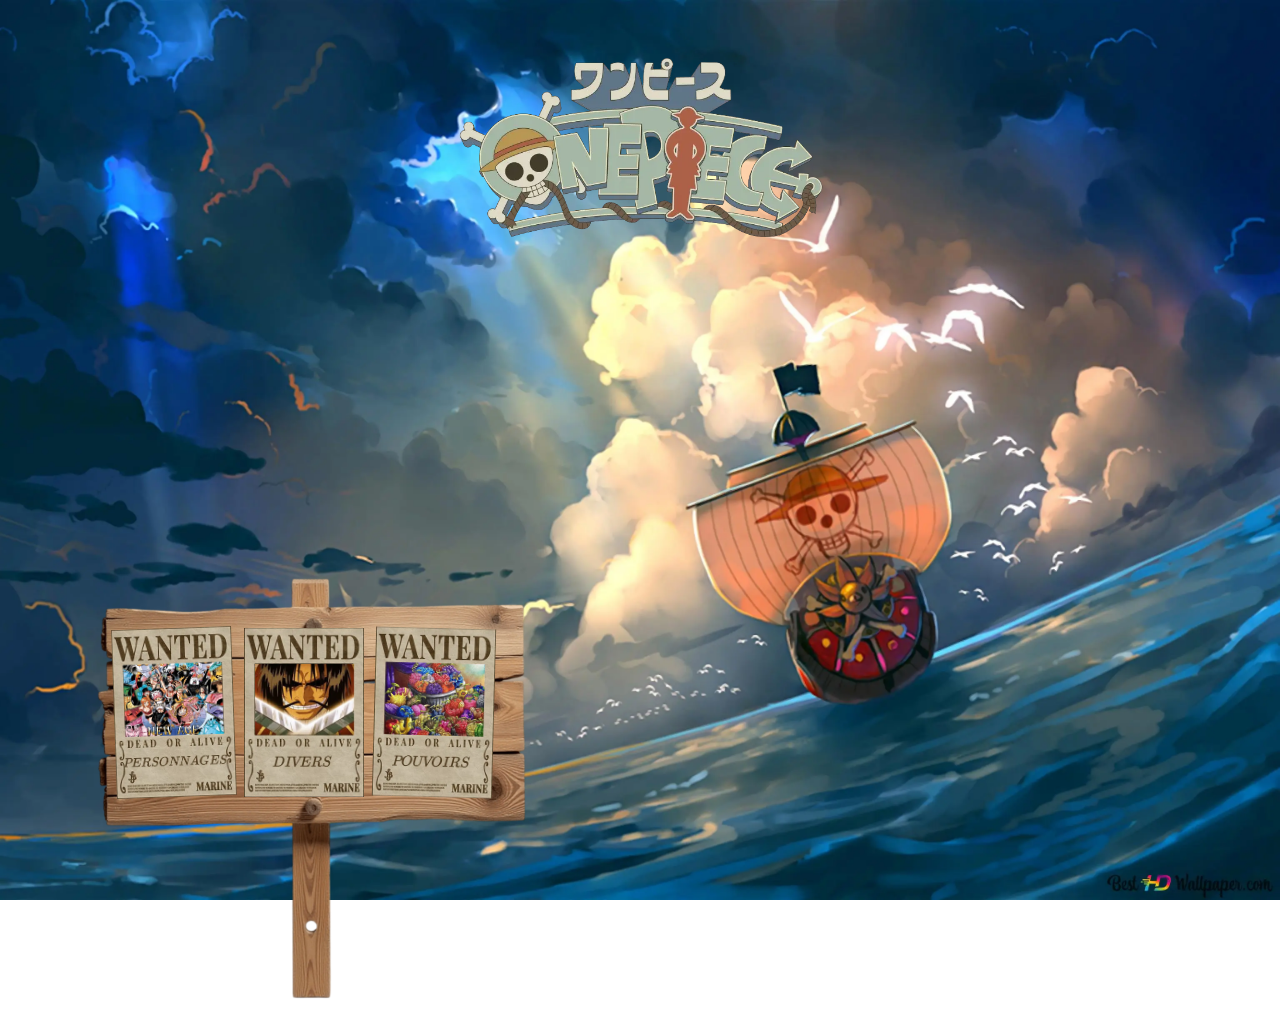
==== index.html @ 2d9487a4 "test" ====
<!DOCTYPE html>
<html lang="fr">
    <head>
        <meta charset="UTF-8">
        <meta name="viewport" content="width=device-width, initial-scale=1.0">
        <meta name="description" content="Embarquez pour l'aventure One Piece ! Choisissez votre avis de recherche et découvrez les secrets de la Marine, des Pirates et des Fruits du Démon.">
        <link rel="icon" type="image/png" href="/images/favicon.png">
        <meta http-equiv="X-Content-Type-Options" content="nosniff">
        <meta http-equiv="Content-Security-Policy" content="default-src 'self'; img-src 'self' data:; style-src 'self' 'unsafe-inline'; frame-src https://www.youtube-nocookie.com;">
        <meta name="referrer" content="strict-origin-when-cross-origin">
        <link rel="preload" href="/images/imgHome/homeBackground.webp" as="image">
        <link rel="preload" href="/images/imgHome/woodenSign.webp" as="image">
        <title>One Piece</title>
        <link rel="stylesheet" href="/css/csshome.css">
    </head>
    <body>
        <div class="header">
        <img src="/images/imgHome/logoOp.webp" id="op" alt="LogoOp">
        </div>
        <div class="woodenSign">
        <img src="/images/imgHome/woodenSign.webp" id="woodenSign" alt="woodenSign">
    
        <div class="affiches" id="affiches">
        <a href="/html/marinevspirates.html" title="Voir les personnages">
            <img id="personnages" src="/images/imgHome/characters.webp" alt="personnages">
        </a>
        <a href="/html/diverse.html" title="Voir la section divers">
            <img id="divers" src="/images/imgHome/diverse.webp" alt="divers">
        </a>
        <a href="/html/haki.html" title="Voir les pouvoirs">
            <img src="/images/imgHome/power.webp" alt="power" id="power">
        </a>
    </div>
</div>
        </body>
</html>
---- css/csshome.css ----
/* --- GLOBAL --- */
body {
    background-image: url('/images/imgHome/homeBackground.webp'); 
    background-attachment: fixed;
    background-position: center right;
    background-size: cover;
    height: 100vh;
    margin: 0;
    overflow: hidden; 
    font-family: sans-serif;
}

/* --- HEADER --- */
.header {
    text-align: center;
    margin-top: 5vh;
}

#op {
    width: 30%;
    min-width: 300px;
    max-width: 600px;
    height: auto;
}

/* ---  (Conteneur du menu) --- */
.woodenSign {
    position: absolute;
    left: 5%;
    width: 35vw; 
    min-width: 500px;
    bottom: -10vw;
}

#woodenSign {
    width: 100%;
    display: block;
}

/* --- AFFICHES (Les liens) --- */
.affiches {
    position: absolute;
    top: 20%;
    left: 50%;
    transform: translateX(-50%); 
    display: flex;
    width: 80%; 
    gap: 10px;
}

.affiches a {
    display: block;
    transition: transform 0.3s ease-in-out;
    width: 30%;
}

.affiches img {
    width: 100%; 
    height: auto; 
    display: block;
}

/* --- INTERACTIONS --- */
.affiches a:hover {
    transform: scale(1.1); 
    cursor: pointer;
    z-index: 10; /* L'élément passe au premier plan */
}

/* Rotation des affiches gauche et droite */
.affiches > a:first-child {
    transform: rotate(-2deg);
}
.affiches > a:first-child:hover {
    transform: scale(1.1) rotate(-2deg); 
}

.affiches > a:last-child {
    transform: rotate(1.5deg); 
}
.affiches > a:last-child:hover {
    transform: scale(1.1) rotate(1.5deg);
}

/* --- RESPONSIVE TABLETTE --- */
@media (max-width: 768px) {
    body {
        background-position: 85% center;
    }

    .woodenSign {
        left: 50%;
        transform: translateX(-50%);
        bottom: -30vh; 
        width: 80%;
        min-width: auto; 
    }

    .affiches {
        width: 82%;
        top: 20%;
        left: 50%;
    }
}

/* --- RESPONSIVE MOBILE --- */
@media (max-width: 480px) {
    .woodenSign {
        width: 95%;
        bottom: -20vh; 
    }

    .affiches {
        top: 20%;
        left: 50%;
        gap: 3px;
    }
}

/*Page alternative*/
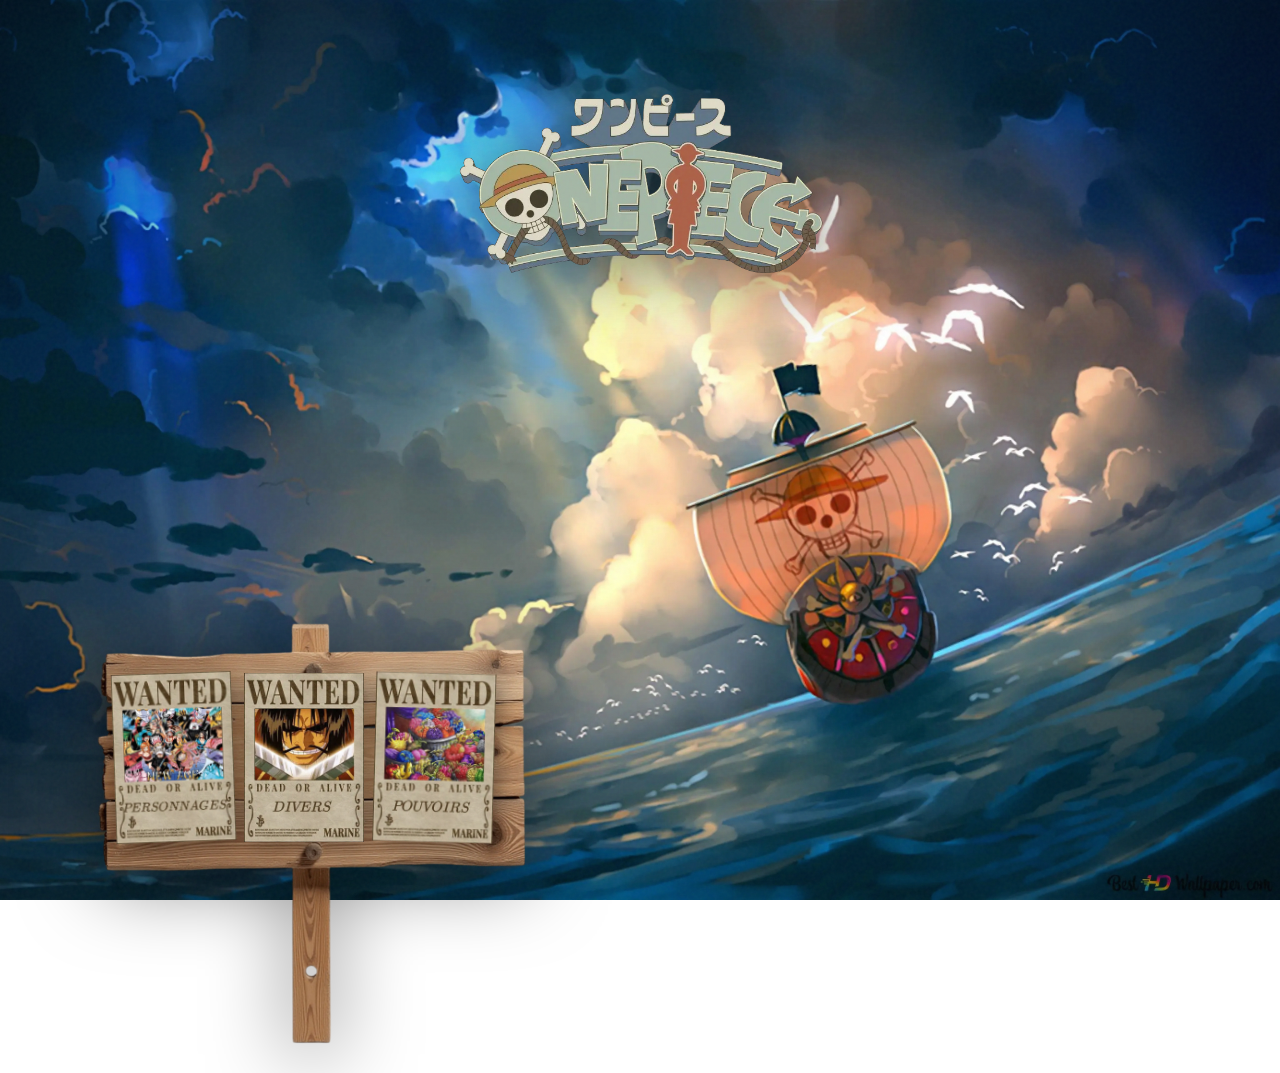
==== commit 507a0954: "Site v2" ====
--- a/index.html
+++ b/index.html
@@ -1,37 +1,42 @@
 <!DOCTYPE html>
 <html lang="fr">
-    <head>
-        <meta charset="UTF-8">
-        <meta name="viewport" content="width=device-width, initial-scale=1.0">
-        <meta name="description" content="Embarquez pour l'aventure One Piece ! Choisissez votre avis de recherche et découvrez les secrets de la Marine, des Pirates et des Fruits du Démon.">
-        <link rel="icon" type="image/png" href="/images/favicon.png">
-        <meta http-equiv="X-Content-Type-Options" content="nosniff">
-        <meta http-equiv="Content-Security-Policy" content="default-src 'self'; img-src 'self' data:; style-src 'self' 'unsafe-inline'; frame-src https://www.youtube-nocookie.com;">
-        <meta name="referrer" content="strict-origin-when-cross-origin">
-        <link rel="preload" href="/images/imgHome/homeBackground.webp" as="image">
-        <link rel="preload" href="/images/imgHome/woodenSign.webp" as="image">
-        <title>One Piece</title>
-        <link rel="stylesheet" href="/css/csshome.css">
-    </head>
-    <body>
-        <div class="header">
-        <img src="/images/imgHome/logoOp.webp" id="op" alt="LogoOp">
+<head>
+    <meta charset="UTF-8">
+    <meta name="viewport" content="width=device-width, initial-scale=1.0">
+    <meta name="description" content="Embarquez pour l'aventure One Piece ! Choisissez votre avis de recherche et découvrez les secrets de la Marine, des Pirates et des Fruits du Démon.">
+    <link rel="icon" type="image/png" href="images/favicon.png">
+    <meta name="referrer" content="strict-origin-when-cross-origin">
+    <link rel="preload" href="images/imgHome/homeBackground.webp" as="image">
+    <link rel="preload" href="images/imgHome/woodenSign.webp" as="image">
+    <title>One Piece</title>
+    <link rel="stylesheet" href="css/shared.css">
+    <link rel="stylesheet" href="css/csshome.css">
+</head>
+<body>
+    <!-- Grain overlay for texture -->
+    <div class="grain"></div>
+
+    <div class="header">
+        <img src="images/imgHome/logoOp.webp" id="op" alt="Logo One Piece">
+    </div>
+
+    <div class="woodenSign">
+        <img src="images/imgHome/woodenSign.webp" id="woodenSign" alt="Panneau en bois">
+
+        <div class="affiches" id="affiches">
+            <a href="html/marinevspirates.html" title="Voir les personnages" class="affiche-link">
+                <img id="personnages" src="images/imgHome/characters.webp" alt="Personnages">
+                <span class="affiche-label">Personnages</span>
+            </a>
+            <a href="html/diverse.html" title="Voir la section divers" class="affiche-link">
+                <img id="divers" src="images/imgHome/diverse.webp" alt="Divers">
+                <span class="affiche-label">Divers</span>
+            </a>
+            <a href="html/power.html" title="Voir les pouvoirs" class="affiche-link">
+                <img src="images/imgHome/power.webp" alt="Pouvoirs" id="power">
+                <span class="affiche-label">Pouvoirs</span>
+            </a>
         </div>
-        <div class="woodenSign">
-        <img src="/images/imgHome/woodenSign.webp" id="woodenSign" alt="woodenSign">
-    
-        <div class="affiches" id="affiches">
-        <a href="/html/marinevspirates.html" title="Voir les personnages">
-            <img id="personnages" src="/images/imgHome/characters.webp" alt="personnages">
-        </a>
-        <a href="/html/diverse.html" title="Voir la section divers">
-            <img id="divers" src="/images/imgHome/diverse.webp" alt="divers">
-        </a>
-        <a href="/html/haki.html" title="Voir les pouvoirs">
-            <img src="/images/imgHome/power.webp" alt="power" id="power">
-        </a>
     </div>
-</div>
-        </body>
+</body>
 </html>
- 
--- a/css/shared.css
+++ b/css/shared.css
@@ -0,0 +1,338 @@
+/* ============================================
+   SHARED STYLES — One Piece Site
+   ============================================ */
+
+@import url('https://fonts.googleapis.com/css2?family=Cinzel+Decorative:wght@400;700;900&family=Pirata+One&family=Crimson+Pro:ital,wght@0,300;0,400;0,600;1,300&display=swap');
+
+:root {
+  --gold: #d4a437;
+  --gold-light: #f0d078;
+  --teal: #1e5d59;
+  --teal-light: #2a958e;
+  --dark: #0a0a0a;
+  --parchment: #f5e6c8;
+  --ink: #1a1410;
+  --blood-red: #8b1a1a;
+  --ocean-deep: #0c2340;
+  --font-display: 'Pirata One', cursive;
+  --font-heading: 'Cinzel Decorative', serif;
+  --font-body: 'Crimson Pro', serif;
+}
+
+/* --- RESET --- */
+*, *::before, *::after {
+  box-sizing: border-box;
+}
+
+/* --- LOG POSE NAV (shared across all pages) --- */
+.logpose-wrapper {
+  position: fixed;
+  top: 20px;
+  right: 20px;
+  z-index: 9999;
+  display: flex;
+  align-items: center;
+  justify-content: flex-end;
+}
+
+#menu-toggle {
+  display: none;
+}
+
+.logpose-menu {
+  display: flex;
+  align-items: center;
+  gap: 20px;
+  background: linear-gradient(135deg, var(--teal), #153f3d);
+  border-radius: 50px;
+  padding: 5px 80px 5px 20px;
+  height: 60px;
+  max-width: 0;
+  opacity: 0;
+  overflow: hidden;
+  margin-right: -60px;
+  transition: all 0.5s cubic-bezier(0.34, 1.56, 0.64, 1);
+  box-sizing: border-box;
+  border: 1px solid rgba(212, 164, 55, 0.3);
+  box-shadow: 0 8px 32px rgba(0, 0, 0, 0.4);
+  backdrop-filter: blur(10px);
+}
+
+.logpose-menu a {
+  color: var(--parchment);
+  font-family: var(--font-heading);
+  font-size: 13px;
+  text-transform: uppercase;
+  white-space: nowrap;
+  letter-spacing: 2px;
+  text-decoration: none;
+  transition: color 0.3s, text-shadow 0.3s;
+}
+
+.logpose-menu a:hover {
+  color: var(--gold);
+  text-shadow: 0 0 12px rgba(212, 164, 55, 0.5);
+}
+
+.logpose-icon-btn {
+  cursor: pointer;
+  z-index: 20;
+  -webkit-tap-highlight-color: transparent;
+  position: relative;
+  border-radius: 50%;
+}
+
+.logpose-icon {
+  width: 60px;
+  height: 60px;
+  border-radius: 50%;
+  background: linear-gradient(135deg, var(--teal), #153f3d);
+  box-shadow: 0 4px 20px rgba(0, 0, 0, 0.4), inset 0 1px 0 rgba(255, 255, 255, 0.1);
+  transition: transform 0.6s cubic-bezier(0.34, 1.56, 0.64, 1);
+  display: block;
+  position: relative;
+  z-index: 21;
+  border: 1px solid rgba(212, 164, 55, 0.3);
+}
+
+@media (hover: hover) {
+  .logpose-wrapper:hover .logpose-menu {
+    max-width: 600px;
+    opacity: 1;
+  }
+  .logpose-wrapper:hover .logpose-icon-btn .logpose-icon {
+    transform: rotate(-360deg);
+  }
+}
+
+#menu-toggle:checked ~ .logpose-menu {
+  max-width: 600px;
+  opacity: 1;
+}
+
+#menu-toggle:checked ~ .logpose-icon-btn .logpose-icon {
+  transform: rotate(-360deg);
+}
+
+/* --- SOCIAL MEDIA --- */
+.socialMedia {
+  position: fixed;
+  bottom: 20px;
+  left: 20px;
+  display: flex;
+  flex-direction: column;
+  gap: 12px;
+  z-index: 1000;
+}
+
+.socialMedia a {
+  display: block;
+  transition: transform 0.3s ease, filter 0.3s ease;
+}
+
+.socialMedia img {
+  width: clamp(30px, 3vw, 45px);
+  height: auto;
+  display: block;
+  filter: drop-shadow(0 2px 4px rgba(0, 0, 0, 0.5));
+}
+
+.socialMedia a:hover {
+  transform: scale(1.15) translateY(-2px);
+}
+
+.socialMedia a:hover img {
+  filter: drop-shadow(0 4px 12px rgba(212, 164, 55, 0.4));
+}
+
+/* --- HEADER LOGO --- */
+.header {
+  text-align: center;
+  padding-top: 4vh;
+}
+
+#returnhome, #op {
+  width: clamp(200px, 25vw, 500px);
+  height: auto;
+  transition: transform 0.4s ease, filter 0.4s ease;
+  filter: drop-shadow(0 4px 20px rgba(0, 0, 0, 0.5));
+}
+
+#returnhome:hover, #op:hover {
+  transform: scale(1.03);
+  filter: drop-shadow(0 8px 30px rgba(212, 164, 55, 0.3));
+}
+
+/* --- INFO BOX (legal) --- */
+.toggle {
+  position: fixed;
+  top: 0;
+  left: 0;
+  width: 1px;
+  height: 1px;
+  opacity: 0;
+  margin: 0;
+  padding: 0;
+  border: 0;
+}
+
+.icone-info {
+  position: fixed;
+  right: 20px;
+  bottom: 20px;
+  width: 70px;
+  height: 70px;
+  border-radius: 50%;
+  cursor: pointer;
+  z-index: 1000;
+  transition: transform 0.3s ease;
+}
+
+.icone-info:hover {
+  transform: scale(1.1);
+}
+
+.icone-info .img-icone {
+  width: 100%;
+  height: 100%;
+  border-radius: 50%;
+  object-fit: cover;
+  display: block;
+  box-shadow: 0 4px 15px rgba(0, 0, 0, 0.5);
+}
+
+#info-box {
+  position: fixed;
+  right: 110px;
+  bottom: 20px;
+  max-width: 75vw;
+  max-height: 25vh;
+  padding: 16px 20px;
+  background: rgba(10, 10, 10, 0.92);
+  backdrop-filter: blur(12px);
+  color: var(--parchment);
+  border-radius: 12px;
+  border: 1px solid rgba(212, 164, 55, 0.2);
+  font-family: var(--font-body);
+  font-size: 0.85rem;
+  line-height: 1.6;
+  overflow-y: auto;
+  display: none;
+  z-index: 999;
+  scrollbar-width: none;
+}
+
+#info-box::-webkit-scrollbar {
+  width: 0;
+}
+
+#toggle-info:checked ~ .icone-info + #info-box {
+  display: block;
+}
+
+/* --- FADE IN ANIMATION --- */
+@keyframes fadeUp {
+  from {
+    opacity: 0;
+    transform: translateY(30px);
+  }
+  to {
+    opacity: 1;
+    transform: translateY(0);
+  }
+}
+
+@keyframes fadeIn {
+  from { opacity: 0; }
+  to { opacity: 1; }
+}
+
+/* --- GLOBAL LINK RESET --- */
+a {
+  color: inherit;
+  text-decoration: none;
+}
+
+/* --- RESPONSIVE SHARED --- */
+@media (max-width: 768px) {
+  .logpose-wrapper {
+    top: 10px;
+    right: 10px;
+  }
+
+  .logpose-icon {
+    width: 45px;
+    height: 45px;
+  }
+
+  .logpose-menu {
+    padding: 5px 60px 5px 15px;
+    height: 45px;
+    margin-right: -45px;
+    gap: 12px;
+  }
+
+  .logpose-menu a {
+    font-size: 11px;
+    letter-spacing: 1px;
+  }
+
+  .header {
+    padding-top: 2vh;
+  }
+
+  #returnhome, #op {
+    width: clamp(150px, 40vw, 300px);
+  }
+
+  .socialMedia {
+    bottom: 10px;
+    left: 10px;
+    gap: 8px;
+  }
+
+  .socialMedia img {
+    width: clamp(25px, 6vw, 35px);
+  }
+
+  .icone-info {
+    width: 50px;
+    height: 50px;
+    right: 10px;
+    bottom: 10px;
+  }
+
+  #info-box {
+    right: 70px;
+    bottom: 10px;
+    max-width: 65vw;
+    font-size: 0.75rem;
+  }
+}
+
+@media (max-width: 480px) {
+  .logpose-menu a {
+    font-size: 10px;
+    letter-spacing: 0.5px;
+  }
+
+  .logpose-menu {
+    gap: 8px;
+    padding: 5px 55px 5px 10px;
+  }
+
+  #returnhome, #op {
+    width: clamp(120px, 45vw, 220px);
+  }
+
+  .icone-info {
+    width: 40px;
+    height: 40px;
+  }
+
+  #info-box {
+    right: 60px;
+    max-width: 70vw;
+    max-height: 30vh;
+  }
+}
--- a/css/csshome.css
+++ b/css/csshome.css
@@ -1,120 +1,242 @@
-/* --- GLOBAL --- */
+/* ============================================
+   HOME PAGE — One Piece
+   ============================================ */
+
 body {
-    background-image: url('/images/imgHome/homeBackground.webp'); 
-    background-attachment: fixed;
-    background-position: center right;
-    background-size: cover;
-    height: 100vh;
-    margin: 0;
-    overflow: hidden; 
-    font-family: sans-serif;
+  background-image: url('../images/imgHome/homeBackground.webp');
+  background-attachment: fixed;
+  background-position: center right;
+  background-size: cover;
+  height: 100vh;
+  margin: 0;
+  overflow: hidden;
+  font-family: var(--font-body);
+  position: relative;
+}
+
+/* --- Film grain texture overlay --- */
+.grain {
+  position: fixed;
+  inset: 0;
+  pointer-events: none;
+  z-index: 9998;
+  opacity: 0.04;
+  background-image: url("data:image/svg+xml,%3Csvg viewBox='0 0 256 256' xmlns='http://www.w3.org/2000/svg'%3E%3Cfilter id='noise'%3E%3CfeTurbulence type='fractalNoise' baseFrequency='0.9' numOctaves='4' stitchTiles='stitch'/%3E%3C/filter%3E%3Crect width='100%25' height='100%25' filter='url(%23noise)'/%3E%3C/svg%3E");
+}
+
+/* --- Vignette effect --- */
+body::after {
+  content: '';
+  position: fixed;
+  inset: 0;
+  background: radial-gradient(ellipse at center, transparent 50%, rgba(0, 0, 0, 0.5) 100%);
+  pointer-events: none;
+  z-index: 1;
 }
 
 /* --- HEADER --- */
 .header {
-    text-align: center;
-    margin-top: 5vh;
+  text-align: center;
+  margin-top: 5vh;
+  position: relative;
+  z-index: 2;
+  animation: fadeUp 1s ease-out;
 }
 
 #op {
-    width: 30%;
-    min-width: 300px;
-    max-width: 600px;
-    height: auto;
-}
-
-/* ---  (Conteneur du menu) --- */
+  width: 30%;
+  min-width: 280px;
+  max-width: 550px;
+  height: auto;
+  filter: drop-shadow(0 8px 40px rgba(0, 0, 0, 0.6));
+  animation: logoFloat 4s ease-in-out infinite;
+}
+
+@keyframes logoFloat {
+  0%, 100% { transform: translateY(0); }
+  50% { transform: translateY(-8px); }
+}
+
+/* --- WOODEN SIGN CONTAINER --- */
 .woodenSign {
+  position: absolute;
+  left: 5%;
+  width: 35vw;
+  min-width: 500px;
+  bottom: -10vw;
+  z-index: 2;
+  animation: slideUp 1.2s cubic-bezier(0.16, 1, 0.3, 1) 0.3s both;
+}
+
+@keyframes slideUp {
+  from {
+    opacity: 0;
+    transform: translateY(80px);
+  }
+  to {
+    opacity: 1;
+    transform: translateY(0);
+  }
+}
+
+#woodenSign {
+  width: 100%;
+  display: block;
+  filter: drop-shadow(0 12px 40px rgba(0, 0, 0, 0.5));
+}
+
+/* --- AFFICHES (wanted posters) --- */
+.affiches {
+  position: absolute;
+  top: 20%;
+  left: 50%;
+  transform: translateX(-50%);
+  display: flex;
+  width: 80%;
+  gap: 10px;
+}
+
+.affiche-link {
+  display: block;
+  width: 30%;
+  position: relative;
+  transition: transform 0.4s cubic-bezier(0.34, 1.56, 0.64, 1), filter 0.3s;
+}
+
+.affiche-link img {
+  width: 100%;
+  height: auto;
+  display: block;
+  filter: drop-shadow(3px 5px 12px rgba(0, 0, 0, 0.5));
+}
+
+/* Label under each poster */
+.affiche-label {
+  display: block;
+  text-align: center;
+  font-family: var(--font-display);
+  font-size: clamp(0.6rem, 1.2vw, 1rem);
+  color: var(--parchment);
+  text-shadow: 0 2px 8px rgba(0, 0, 0, 0.8);
+  margin-top: 4px;
+  opacity: 0;
+  transform: translateY(5px);
+  transition: opacity 0.3s, transform 0.3s;
+}
+
+/* --- Rotations & hover --- */
+.affiche-link:first-child {
+  transform: rotate(-2deg);
+  animation: posterReveal 0.8s ease-out 0.6s both;
+}
+
+.affiche-link:nth-child(2) {
+  animation: posterReveal 0.8s ease-out 0.8s both;
+}
+
+.affiche-link:last-child {
+  transform: rotate(1.5deg);
+  animation: posterReveal 0.8s ease-out 1s both;
+}
+
+@keyframes posterReveal {
+  from {
+    opacity: 0;
+    transform: translateY(20px) rotate(var(--rot, 0deg)) scale(0.9);
+  }
+  to {
+    opacity: 1;
+    transform: translateY(0) rotate(var(--rot, 0deg)) scale(1);
+  }
+}
+
+.affiche-link:first-child { --rot: -2deg; }
+.affiche-link:last-child { --rot: 1.5deg; }
+
+.affiche-link:hover {
+  transform: scale(1.12) rotate(var(--rot, 0deg));
+  z-index: 10;
+  filter: brightness(1.05);
+}
+
+.affiche-link:hover .affiche-label {
+  opacity: 1;
+  transform: translateY(0);
+}
+
+.affiche-link:first-child:hover {
+  transform: scale(1.12) rotate(-2deg);
+}
+
+.affiche-link:last-child:hover {
+  transform: scale(1.12) rotate(1.5deg);
+}
+
+/* --- RESPONSIVE TABLET --- */
+@media (max-width: 768px) {
+  body {
+    overflow-y: auto;
+    background-position: 75% center;
+    background-size: cover;
+    background-attachment: scroll;
+  }
+
+  .header {
+    margin-top: 2vh;
+  }
+
+  #op {
+    width: 45%;
+    min-width: 180px;
+    max-width: 320px;
+  }
+
+  .woodenSign {
     position: absolute;
-    left: 5%;
-    width: 35vw; 
-    min-width: 500px;
-    bottom: -10vw;
-}
-
-#woodenSign {
-    width: 100%;
-    display: block;
-}
-
-/* --- AFFICHES (Les liens) --- */
-.affiches {
-    position: absolute;
-    top: 20%;
-    left: 50%;
-    transform: translateX(-50%); 
-    display: flex;
-    width: 80%; 
-    gap: 10px;
-}
-
-.affiches a {
-    display: block;
-    transition: transform 0.3s ease-in-out;
-    width: 30%;
-}
-
-.affiches img {
-    width: 100%; 
-    height: auto; 
-    display: block;
-}
-
-/* --- INTERACTIONS --- */
-.affiches a:hover {
-    transform: scale(1.1); 
-    cursor: pointer;
-    z-index: 10; /* L'élément passe au premier plan */
-}
-
-/* Rotation des affiches gauche et droite */
-.affiches > a:first-child {
-    transform: rotate(-2deg);
-}
-.affiches > a:first-child:hover {
-    transform: scale(1.1) rotate(-2deg); 
-}
-
-.affiches > a:last-child {
-    transform: rotate(1.5deg); 
-}
-.affiches > a:last-child:hover {
-    transform: scale(1.1) rotate(1.5deg);
-}
-
-/* --- RESPONSIVE TABLETTE --- */
-@media (max-width: 768px) {
-    body {
-        background-position: 85% center;
-    }
-
-    .woodenSign {
-        left: 50%;
-        transform: translateX(-50%);
-        bottom: -30vh; 
-        width: 80%;
-        min-width: auto; 
-    }
-
-    .affiches {
-        width: 82%;
-        top: 20%;
-        left: 50%;
-    }
+    left: 0;
+    right: 0;
+    margin: 0 auto;
+    bottom: -12vw;
+    width: 75%;
+    min-width: auto;
+  }
+
+  .affiches {
+    width: 82%;
+    top: 18%;
+  }
+
+  .affiche-label {
+    font-size: clamp(0.5rem, 2.5vw, 0.85rem);
+    opacity: 1;
+    transform: translateY(0);
+  }
 }
 
 /* --- RESPONSIVE MOBILE --- */
 @media (max-width: 480px) {
-    .woodenSign {
-        width: 95%;
-        bottom: -20vh; 
-    }
-
-    .affiches {
-        top: 20%;
-        left: 50%;
-        gap: 3px;
-    }
-}
-
-/*Page alternative*/
+  .header {
+    margin-top: 2vh;
+  }
+
+  #op {
+    width: 55%;
+    min-width: 150px;
+    max-width: 250px;
+  }
+
+  .woodenSign {
+    width: 85%;
+    bottom: -20vw;
+  }
+
+  .affiches {
+    top: 16%;
+    gap: 4px;
+    width: 85%;
+  }
+
+  .affiche-label {
+    font-size: clamp(0.45rem, 3vw, 0.7rem);
+  }
+}
